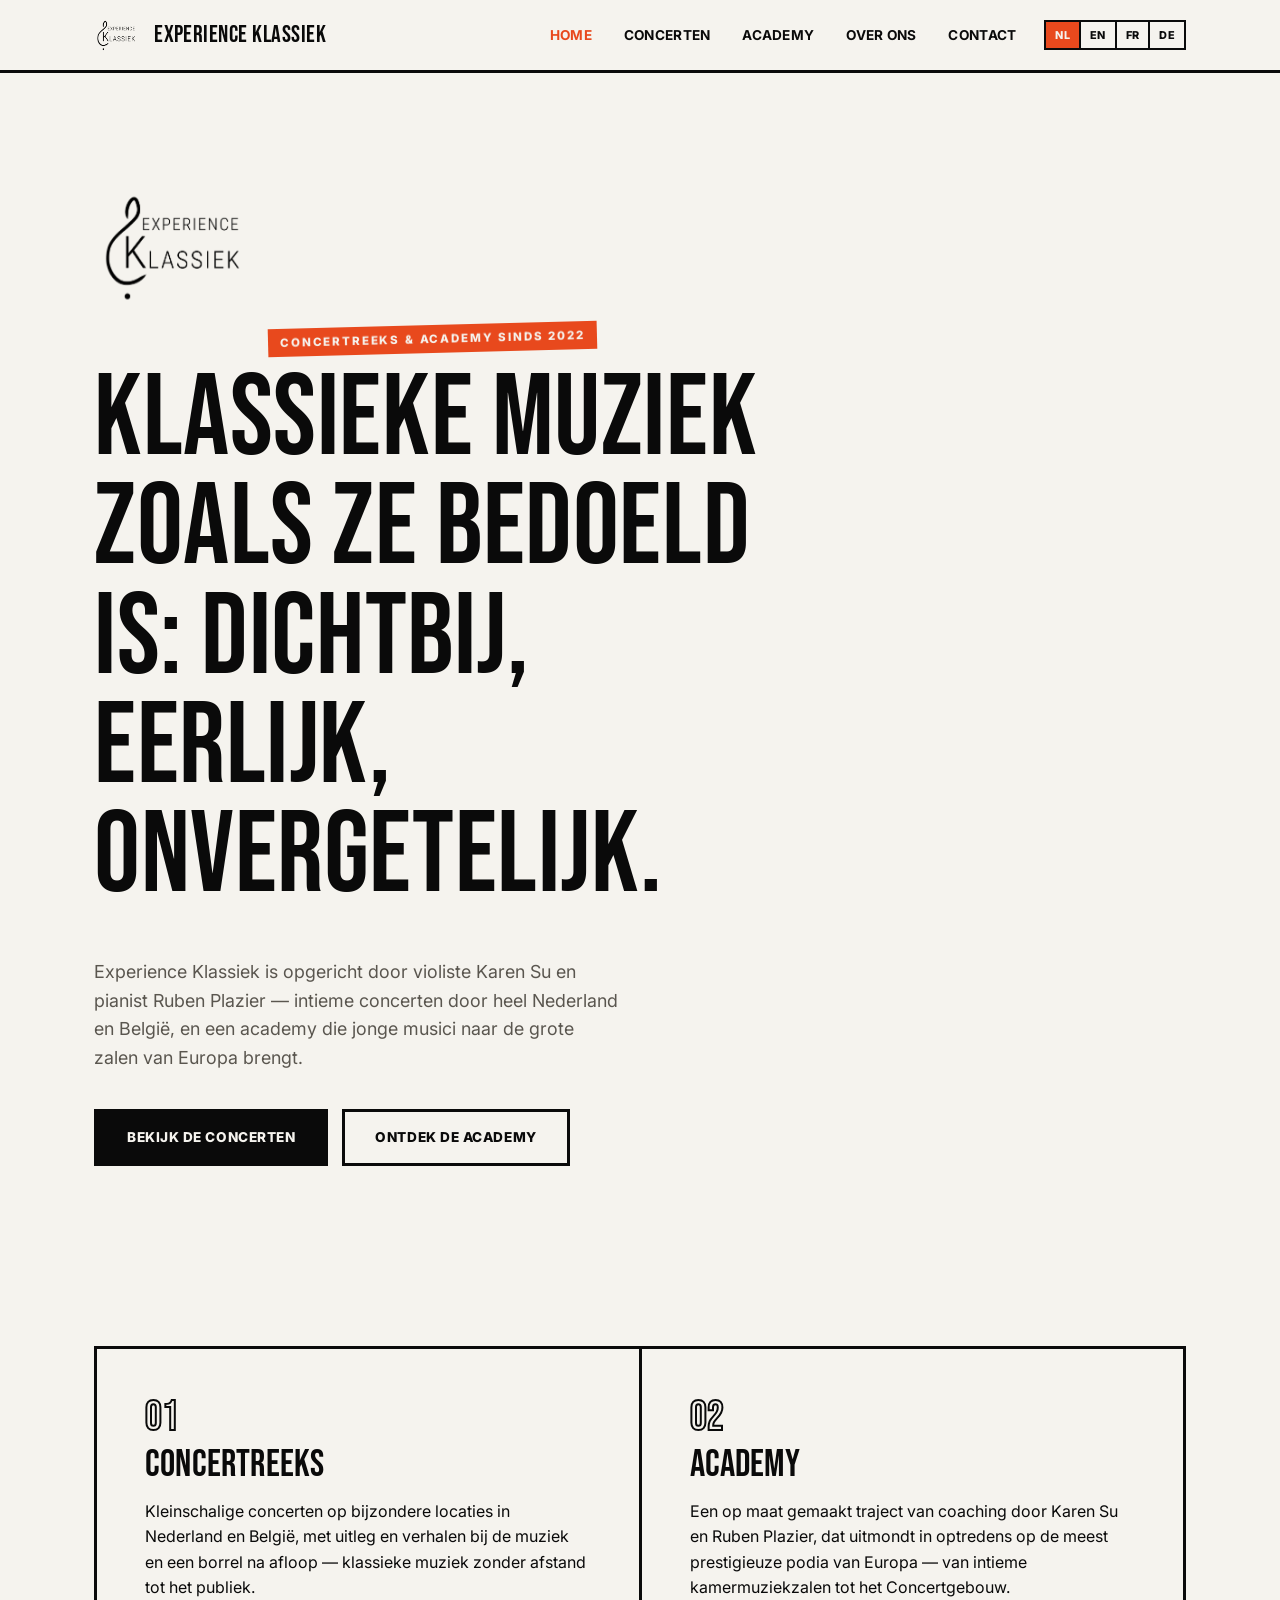
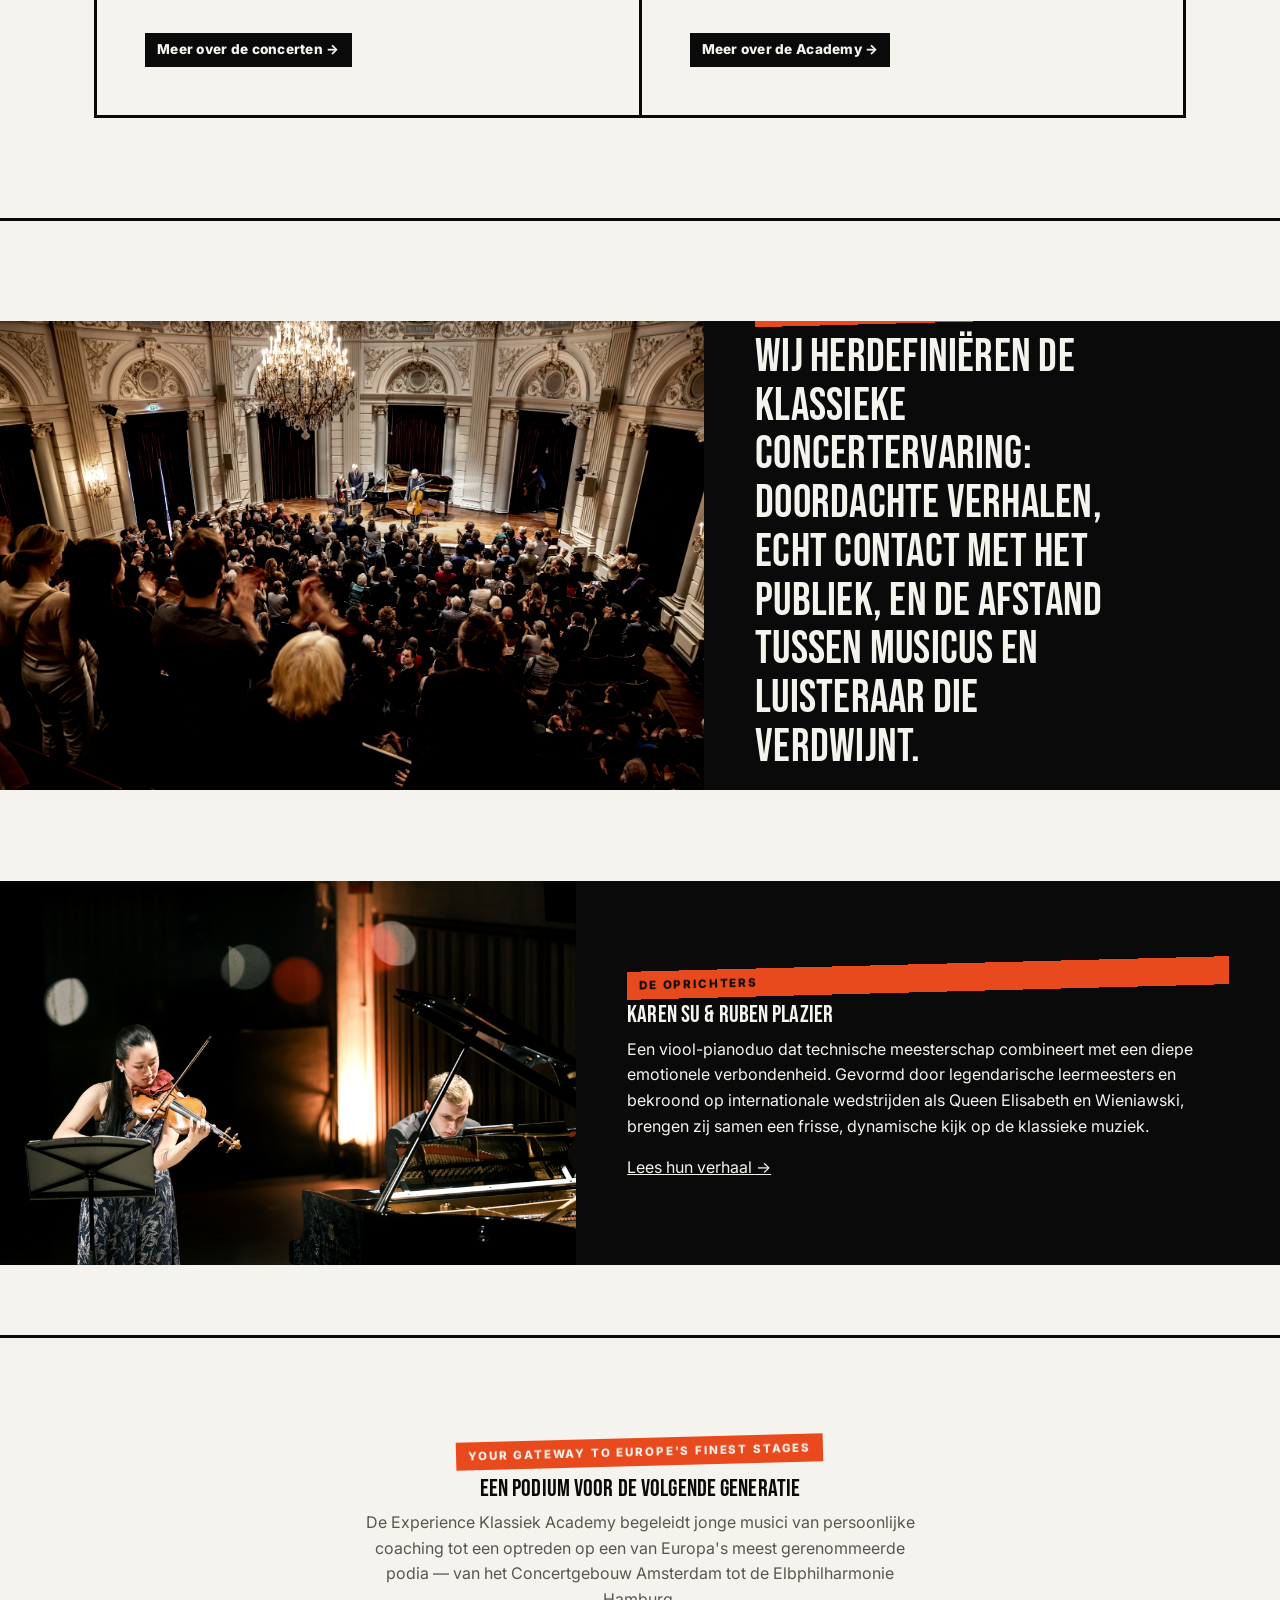
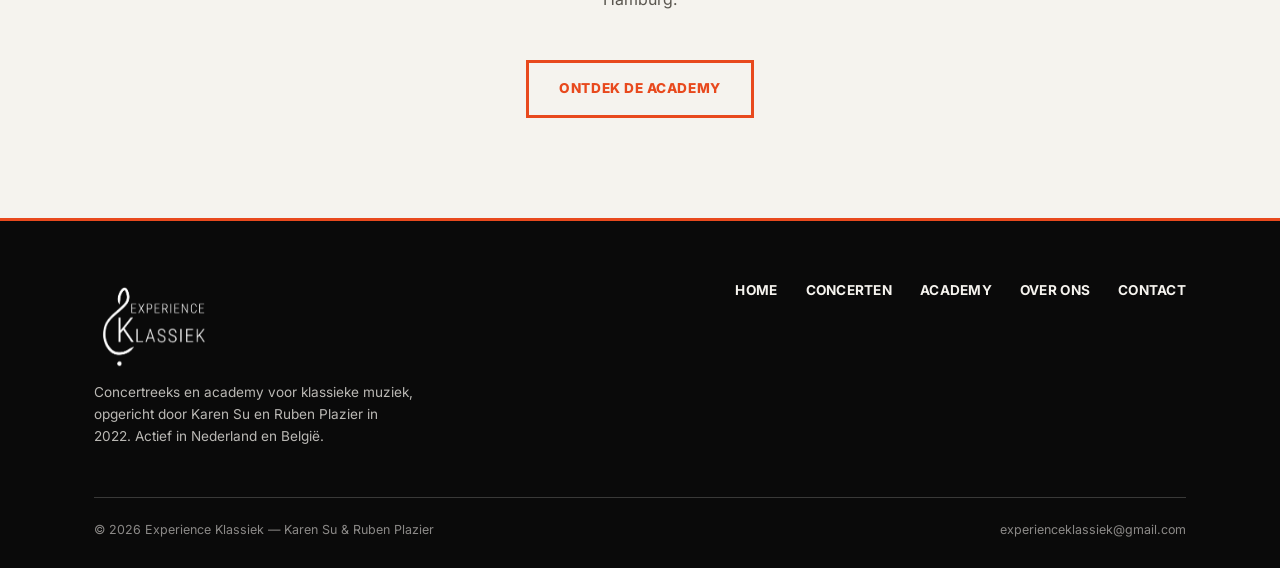
==== index.html @ 6bea7bcf "Design variant 3: bold editorial poster High-contrast black/paper with a vivid orange-red accent, Be" ====
<!doctype html>
<html lang="nl">
<head>
<meta charset="UTF-8">
<meta name="viewport" content="width=device-width, initial-scale=1.0">
<title data-i18n="home_title">Experience Klassiek — Concertreeks &amp; Academy</title>
<meta name="description" data-i18n="home_meta_description" data-i18n-attr="content" content="Experience Klassiek is de concertreeks en academy van violiste Karen Su en pianist Ruben Plazier: intieme concerten in Nederland en België, en een podium voor jonge musici op de grote zalen van Europa.">
<link rel="icon" href="assets/logo-badge.png">
<link rel="stylesheet" href="styles.css">
</head>
<body>

<nav class="site-nav">
  <div class="wrap">
    <a href="index.html" class="nav-logo">
      <img src="assets/logo-ink.png" alt="Experience Klassiek">
      <span>Experience Klassiek</span>
    </a>
    <div class="nav-right">
      <ul class="nav-links">
      <li><a href="index.html" aria-current="page" data-i18n="nav_home">Home</a></li>
      <li><a href="concerten.html" data-i18n="nav_concerten">Concerten</a></li>
      <li><a href="academy.html" data-i18n="nav_academy">Academy</a></li>
      <li><a href="over-ons.html" data-i18n="nav_overons">Over ons</a></li>
      <li><a href="contact.html" data-i18n="nav_contact">Contact</a></li>
      </ul>
      <div class="lang-switch" id="langSwitch">
        <button type="button" data-lang="nl">NL</button>
        <button type="button" data-lang="en">EN</button>
        <button type="button" data-lang="fr">FR</button>
        <button type="button" data-lang="de">DE</button>
      </div>
      <button class="nav-toggle" aria-label="Menu" aria-expanded="false"><span></span></button>
    </div>
  </div>
</nav>

<header class="hero">
  <div class="wrap">
    <span class="hero-logo logo-mark" style="--mask-src:url('assets/logo-ink.png')">
      <img src="assets/logo-ink.png" alt="">
    </span>
    <span class="eyebrow" data-i18n="home_eyebrow">Concertreeks &amp; academy sinds 2022</span>
    <h1 class="reveal" data-i18n="home_h1">Klassieke muziek zoals ze bedoeld is: dichtbij, eerlijk, onvergetelijk.</h1>
    <p class="lede reveal" data-i18n="home_lede">Experience Klassiek is opgericht door violiste Karen Su en pianist Ruben Plazier — intieme concerten door heel Nederland en België, en een academy die jonge musici naar de grote zalen van Europa brengt.</p>
    <div class="hero-actions reveal">
      <a href="concerten.html" class="btn btn-solid" data-i18n="home_cta_concerten">Bekijk de concerten</a>
      <a href="academy.html" class="btn" data-i18n="home_cta_academy">Ontdek de Academy</a>
    </div>
  </div>
</header>

<section>
  <div class="wrap">
    <div class="feature-grid">
      <div class="feature-card reveal">
        <span class="num">01</span>
        <h3 data-i18n="home_feature1_h3">Concertreeks</h3>
        <p data-i18n="home_feature1_p">Kleinschalige concerten op bijzondere locaties in Nederland en België, met uitleg en verhalen bij de muziek en een borrel na afloop — klassieke muziek zonder afstand tot het publiek.</p>
        <a class="more" href="concerten.html" data-i18n="home_feature1_link">Meer over de concerten →</a>
      </div>
      <div class="feature-card reveal">
        <span class="num">02</span>
        <h3 data-i18n="home_feature2_h3">Academy</h3>
        <p data-i18n="home_feature2_p">Een op maat gemaakt traject van coaching door Karen Su en Ruben Plazier, dat uitmondt in optredens op de meest prestigieuze podia van Europa — van intieme kamermuziekzalen tot het Concertgebouw.</p>
        <a class="more" href="academy.html" data-i18n="home_feature2_link">Meer over de Academy →</a>
      </div>
    </div>
  </div>
</section>

<section class="photo-band">
  <img src="assets/ek-ovation.jpg" alt="Staande ovatie tijdens een Experience Klassiek concert" loading="lazy">
  <div class="txt">
    <span class="eyebrow" data-i18n="home_quote_eyebrow">Sinds 2022</span>
    <p class="pull-quote reveal" data-i18n="home_quote">Wij herdefiniëren de klassieke concertervaring: doordachte verhalen, echt contact met het publiek, en de afstand tussen musicus en luisteraar die verdwijnt.</p>
  </div>
</section>

<section class="photo-band" style="grid-template-columns:.9fr 1.1fr">
  <div class="txt" style="order:2">
    <span class="eyebrow" data-i18n="home_founders_eyebrow">De oprichters</span>
    <h2>Karen Su &amp; Ruben Plazier</h2>
    <p data-i18n="home_founders_p">Een viool-pianoduo dat technische meesterschap combineert met een diepe emotionele verbondenheid. Gevormd door legendarische leermeesters en bekroond op internationale wedstrijden als Queen Elisabeth en Wieniawski, brengen zij samen een frisse, dynamische kijk op de klassieke muziek.</p>
    <a class="more" href="over-ons.html" data-i18n="home_founders_link">Lees hun verhaal →</a>
  </div>
  <img src="assets/duo-bokeh.jpg" alt="Karen Su en Ruben Plazier" loading="lazy" style="order:1">
</section>

<section>
  <div class="wrap">
    <div class="section-head center">
      <span class="eyebrow" data-i18n="home_academy_eyebrow">Your gateway to Europe's finest stages</span>
      <h2 data-i18n="home_academy_h2">Een podium voor de volgende generatie</h2>
      <p style="color:var(--muted);max-width:56ch;margin:0 auto" data-i18n="home_academy_p">De Experience Klassiek Academy begeleidt jonge musici van persoonlijke coaching tot een optreden op een van Europa's meest gerenommeerde podia — van het Concertgebouw Amsterdam tot de Elbphilharmonie Hamburg.</p>
    </div>
    <div style="text-align:center">
      <a href="academy.html" class="btn btn-gold" data-i18n="home_academy_cta">Ontdek de Academy</a>
    </div>
  </div>
</section>

<footer>
  <div class="wrap">
    <div class="foot-top">
      <div>
        <span class="foot-logo logo-mark" style="--mask-src:url('assets/logo-paper.png')"><img src="assets/logo-paper.png" alt="Experience Klassiek"></span>
        <p class="foot-meta" data-i18n="foot_tagline">Concertreeks en academy voor klassieke muziek, opgericht door Karen Su en Ruben Plazier in 2022. Actief in Nederland en België.</p>
      </div>
      <ul class="foot-links">
        <li><a href="index.html" data-i18n="nav_home">Home</a></li>
        <li><a href="concerten.html" data-i18n="nav_concerten">Concerten</a></li>
        <li><a href="academy.html" data-i18n="nav_academy">Academy</a></li>
        <li><a href="over-ons.html" data-i18n="nav_overons">Over ons</a></li>
        <li><a href="contact.html" data-i18n="nav_contact">Contact</a></li>
      </ul>
    </div>
    <div class="foot-bottom">
      <span data-i18n="foot_copyright">© 2026 Experience Klassiek — Karen Su &amp; Ruben Plazier</span>
      <span>experienceklassiek@gmail.com</span>
    </div>
  </div>
</footer>

<script src="translations.js"></script>
<script src="script.js"></script>
</body>
</html>
---- styles.css ----
@import url('https://fonts.googleapis.com/css2?family=Bebas+Neue&family=Inter:wght@400;500;600;700;800&display=swap');

:root{
  --ink:#0a0a0a;
  --paper:#f5f3ee;
  --paper-raised:#ffffff;
  --gold:#e8491d;
  --gold-soft:#ff7a4a;
  --muted:#5a564f;
  --line:rgba(10,10,10,0.16);
  --onphoto:#f5f3ee;
}

*{box-sizing:border-box}
html{scroll-behavior:smooth}
body{
  margin:0;
  background:var(--paper);
  color:var(--ink);
  font-family:'Inter',sans-serif;
  font-weight:400;
  line-height:1.6;
  -webkit-font-smoothing:antialiased;
}
img{max-width:100%;display:block}
a{color:inherit}
h1,h2,h3,h4{
  font-family:'Bebas Neue',sans-serif;
  font-weight:400;
  line-height:.95;
  letter-spacing:.005em;
  text-transform:uppercase;
  margin:0 0 .4em;
}
p{margin:0 0 1em}
.eyebrow{
  font-family:'Inter',sans-serif;
  font-size:.72rem;
  font-weight:800;
  letter-spacing:.16em;
  text-transform:uppercase;
  color:var(--paper);
  background:var(--gold);
  padding:5px 12px;
  display:inline-block;
  margin-bottom:1em;
  transform:rotate(-1.5deg);
}
.wrap{max-width:1220px;margin:0 auto;padding:0 clamp(20px,5vw,64px)}
.rule{height:3px;background:var(--ink);border:0;margin:0}

/* ===== Nav ===== */
.site-nav{position:sticky;top:0;z-index:100;background:var(--paper);border-bottom:3px solid var(--ink)}
.site-nav .wrap{display:flex;align-items:center;justify-content:space-between;padding-top:16px;padding-bottom:16px}
.nav-logo{display:flex;align-items:center;gap:12px;text-decoration:none}
.nav-logo img{height:36px;width:auto;transition:transform .5s cubic-bezier(.34,1.56,.64,1)}
.nav-logo:hover img{transform:rotate(-8deg) scale(1.1)}
.nav-logo span{font-family:'Bebas Neue',sans-serif;font-weight:400;font-size:1.5rem;letter-spacing:.02em}
.nav-right{display:flex;align-items:center;gap:clamp(14px,2.5vw,28px)}
.nav-links{display:flex;gap:clamp(16px,2.5vw,32px);list-style:none;margin:0;padding:0}
.nav-links a{
  text-decoration:none;
  font-size:.85rem;
  font-weight:700;
  letter-spacing:.02em;
  text-transform:uppercase;
  color:var(--ink);
  position:relative;
}
.nav-links a[aria-current="page"]{color:var(--gold)}
.nav-links a:hover{color:var(--gold)}
.nav-toggle{
  display:none;background:var(--ink);border:0;width:42px;height:42px;
  cursor:pointer;align-items:center;justify-content:center;
}
.nav-toggle span,.nav-toggle span::before,.nav-toggle span::after{
  content:'';display:block;width:18px;height:2px;background:var(--paper);position:relative;
}
.nav-toggle span::before{position:absolute;top:-6px}
.nav-toggle span::after{position:absolute;top:6px}

.lang-switch{display:flex;border:2px solid var(--ink)}
.lang-switch button{
  background:none;border:0;padding:6px 9px;
  font-family:'Inter',sans-serif;font-size:.68rem;font-weight:800;
  letter-spacing:.03em;color:var(--ink);cursor:pointer;
  border-right:2px solid var(--ink);
}
.lang-switch button:last-child{border-right:0}
.lang-switch button.active{background:var(--gold);color:var(--paper)}

@media (max-width:820px){
  .nav-links{
    position:fixed;inset:69px 0 0 0;flex-direction:column;background:var(--paper);
    padding:36px clamp(20px,5vw,64px);gap:24px;
    transform:translateY(-8px);opacity:0;pointer-events:none;transition:.25s ease;
  }
  .nav-links.open{opacity:1;pointer-events:auto;transform:translateY(0)}
  .nav-links a{font-size:2.2rem;font-family:'Bebas Neue',sans-serif}
  .nav-toggle{display:flex}
  .lang-switch button{padding:4px 6px;font-size:.6rem}
}

/* ===== Hero ===== */
.hero{padding:clamp(56px,9vw,110px) 0 clamp(46px,7vw,80px)}
.hero-logo{width:min(170px,44vw);margin:0 0 32px}
.hero h1{font-size:clamp(3rem,9vw,7.2rem);max-width:15ch}
.hero .lede{max-width:48ch;margin:24px 0 0;font-size:1.12rem;color:var(--muted)}
.hero-actions{display:flex;gap:14px;margin-top:36px;flex-wrap:wrap}

/* ===== Buttons ===== */
.btn{
  display:inline-flex;align-items:center;gap:10px;padding:15px 30px;
  border:3px solid var(--ink);text-decoration:none;
  font-size:.85rem;letter-spacing:.04em;text-transform:uppercase;font-weight:800;
  color:var(--ink);background:transparent;cursor:pointer;transition:.15s ease;
  font-family:'Inter',sans-serif;
}
.btn:hover{background:var(--ink);color:var(--paper)}
.btn-solid{background:var(--ink);color:var(--paper)}
.btn-solid:hover{background:var(--gold);border-color:var(--gold);color:var(--paper)}
.btn-gold{border-color:var(--gold);color:var(--gold)}
.btn-gold:hover{background:var(--gold);color:var(--paper)}

/* ===== Sections ===== */
section{padding:clamp(50px,8vw,100px) 0}
.section-head{max-width:60ch;margin-bottom:48px}
.section-head.center{margin-left:auto;margin-right:auto;text-align:center}

/* ===== Feature grid ===== */
.feature-grid{display:grid;grid-template-columns:repeat(2,1fr);gap:3px;background:var(--ink);border:3px solid var(--ink)}
.feature-card{background:var(--paper);padding:clamp(28px,4vw,48px);position:relative}
.feature-card .num{font-family:'Bebas Neue',sans-serif;font-size:2.6rem;line-height:1;-webkit-text-stroke:2px var(--ink);color:transparent}
.feature-card h3{font-size:2.4rem;margin-top:.2em}
.feature-card a.more{
  display:inline-block;margin-top:16px;font-size:.85rem;font-weight:800;letter-spacing:.02em;
  text-decoration:none;color:var(--paper);background:var(--ink);padding:6px 12px;
}
.feature-card a.more:hover{background:var(--gold)}
@media (max-width:720px){.feature-grid{grid-template-columns:1fr}}

/* ===== Photo bands ===== */
.photo-band{display:grid;grid-template-columns:1.1fr .9fr;gap:0;height:min(64vh,560px);border-top:3px solid var(--ink);border-bottom:3px solid var(--ink)}
.photo-band img{width:100%;height:100%;object-fit:cover;filter:grayscale(.15) contrast(1.05)}
.photo-band .txt{padding:clamp(28px,4vw,56px);display:flex;flex-direction:column;justify-content:center;background:var(--ink);color:var(--paper);overflow:auto}
.photo-band .txt .eyebrow{background:var(--gold);color:var(--ink)}
@media (max-width:820px){.photo-band{grid-template-columns:1fr;height:auto}.photo-band img{height:320px}}

/* ===== Quote ===== */
.pull-quote{
  font-family:'Bebas Neue',sans-serif;
  font-weight:400;
  font-size:clamp(1.9rem,4vw,2.9rem);
  max-width:20ch;
  line-height:1.05;
  text-transform:uppercase;
  letter-spacing:.005em;
}

/* ===== Gallery ===== */
.impressions{columns:3 220px;column-gap:3px}
.impressions img{width:100%;margin-bottom:3px;break-inside:avoid;filter:grayscale(.15) contrast(1.05)}
@media (max-width:640px){.impressions{columns:2 160px}}

/* ===== Forms ===== */
.form-grid{display:grid;grid-template-columns:1fr 1fr;gap:20px}
.form-grid .full{grid-column:1/-1}
label{display:block;font-size:.78rem;font-weight:800;letter-spacing:.04em;text-transform:uppercase;color:var(--ink);margin-bottom:8px}
input,select,textarea{
  width:100%;border:2px solid var(--ink);background:var(--paper-raised);padding:13px 14px;
  font-family:'Inter',sans-serif;font-size:.95rem;color:var(--ink);border-radius:0;
}
input:focus,select:focus,textarea:focus{outline:none;border-color:var(--gold)}
textarea{resize:vertical;min-height:120px}
@media (max-width:640px){.form-grid{grid-template-columns:1fr}}

/* ===== Bio blocks ===== */
.bio-block{display:grid;grid-template-columns:.85fr 1.15fr;gap:clamp(24px,4vw,56px);align-items:start}
.bio-block img{width:100%;height:auto;filter:grayscale(.15) contrast(1.05)}
.bio-block + .bio-block{margin-top:clamp(48px,7vw,80px)}
@media (max-width:820px){.bio-block{grid-template-columns:1fr}}

/* ===== Contact ===== */
.contact-grid{display:grid;grid-template-columns:1fr 1fr;gap:3px;background:var(--ink);border:3px solid var(--ink)}
.contact-card{background:var(--paper);padding:clamp(24px,4vw,40px)}
.contact-card .eyebrow{margin-bottom:.6em}
.contact-card p{margin:0 0 .3em;color:var(--muted)}
@media (max-width:700px){.contact-grid{grid-template-columns:1fr}}

/* ===== Footer ===== */
footer{background:var(--ink);color:var(--paper);padding:56px 0 28px;border-top:3px solid var(--gold)}
footer .foot-top{display:flex;justify-content:space-between;gap:32px;flex-wrap:wrap;padding-bottom:36px;border-bottom:1px solid rgba(245,243,238,.2)}
footer .foot-logo{width:130px;display:inline-block}
footer a{text-decoration:none;color:var(--paper)}
footer .foot-links{display:flex;gap:28px;flex-wrap:wrap;list-style:none;margin:0;padding:0}
footer .foot-links a{font-size:.85rem;font-weight:700;text-transform:uppercase;letter-spacing:.02em}
footer .foot-links a:hover{color:var(--gold-soft)}
footer .foot-bottom{display:flex;justify-content:space-between;flex-wrap:wrap;gap:12px;padding-top:22px;font-size:.78rem;color:rgba(245,243,238,.55)}
footer .foot-meta{font-size:.85rem;color:rgba(245,243,238,.75);max-width:36ch;line-height:1.6}

.form-note{font-size:.85rem;color:var(--muted);margin-top:14px}

/* ===== Page hero ===== */
.page-hero{padding:clamp(56px,9vw,100px) 0 clamp(28px,4vw,44px)}
.page-hero h1{font-size:clamp(2.8rem,7vw,5.2rem);max-width:18ch}
.page-hero .lede{max-width:58ch;color:var(--muted);font-size:1.05rem;margin-top:16px}

/* ===== Reveal ===== */
.reveal{opacity:0;transform:translateY(18px);transition:opacity .6s ease,transform .6s ease}
.reveal.in{opacity:1;transform:none}

/* ===== Animated logo mark: spring bounce + slow spin ===== */
.logo-mark{
  position:relative;
  display:inline-block;
  animation:logoSpring 1s cubic-bezier(.34,1.56,.64,1) both,
            logoSpin 10s linear 1.2s infinite;
  transform-origin:50% 55%;
}
.logo-mark img{display:block;width:100%}
@keyframes logoSpring{
  from{opacity:0;transform:scale(.4) rotate(-25deg)}
  to{opacity:1;transform:scale(1) rotate(0deg)}
}
@keyframes logoSpin{
  0%,92%{transform:rotate(0deg)}
  100%{transform:rotate(360deg)}
}
@media (prefers-reduced-motion:reduce){
  .logo-mark{animation:none}
}
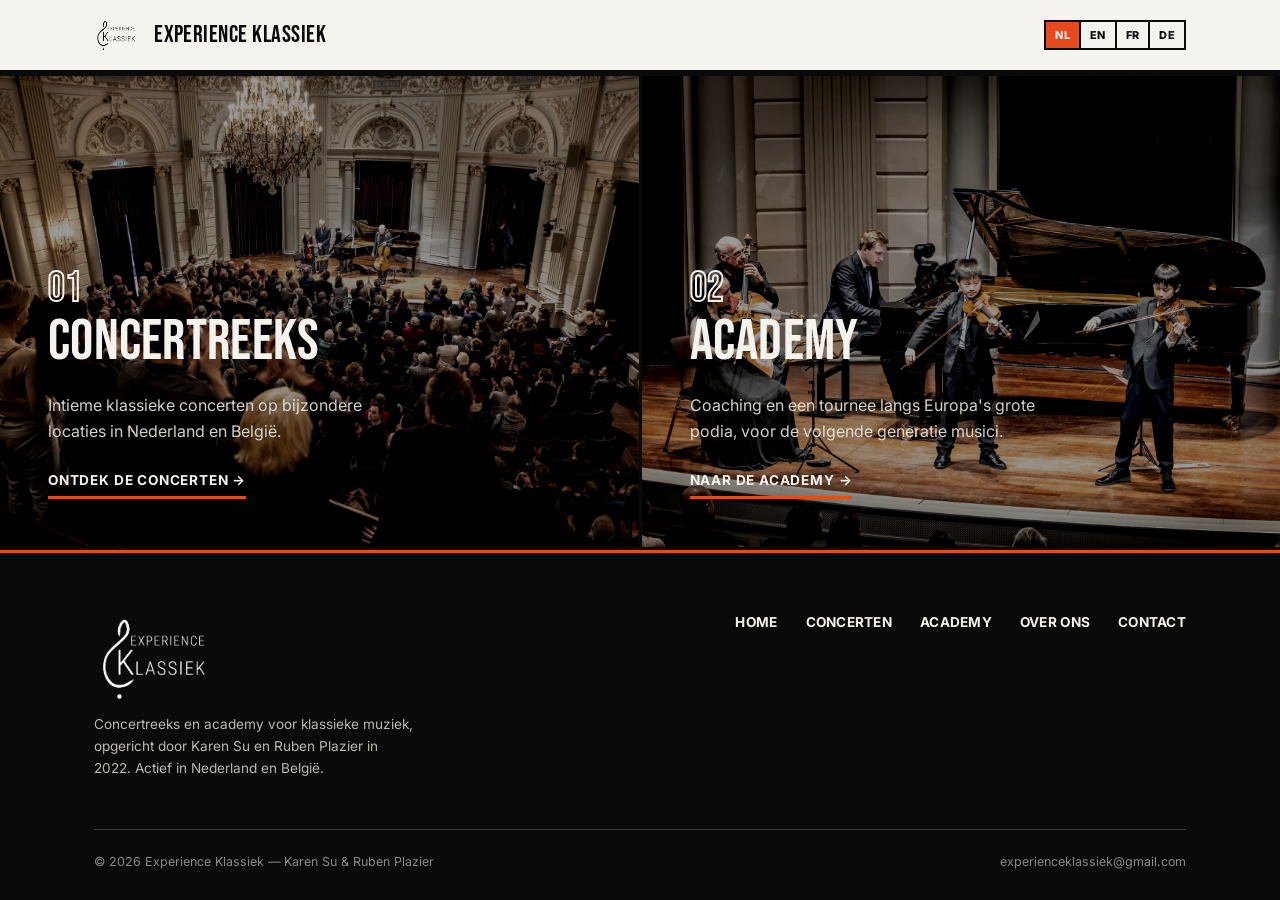
==== commit e95790c1: "Simplify splash chooser: drop the hero text, fill the screen with the two choice tiles The old heade" ====
--- a/index.html
+++ b/index.html
@@ -3,12 +3,12 @@
 <head>
 <meta charset="UTF-8">
 <meta name="viewport" content="width=device-width, initial-scale=1.0">
-<title data-i18n="home_title">Experience Klassiek — Concertreeks &amp; Academy</title>
-<meta name="description" data-i18n="home_meta_description" data-i18n-attr="content" content="Experience Klassiek is de concertreeks en academy van violiste Karen Su en pianist Ruben Plazier: intieme concerten in Nederland en België, en een podium voor jonge musici op de grote zalen van Europa.">
+<title data-i18n="splash_title">Experience Klassiek — Concertreeks & Academy</title>
+<meta name="description" data-i18n="splash_meta_description" data-i18n-attr="content" content="Experience Klassiek is de concertreeks én de Academy van Karen Su en Ruben Plazier. Kies je pad.">
 <link rel="icon" href="assets/logo-badge.png">
 <link rel="stylesheet" href="styles.css">
 </head>
-<body>
+<body class="chooser-page">
 
 <nav class="site-nav">
   <div class="wrap">
@@ -17,88 +17,36 @@
       <span>Experience Klassiek</span>
     </a>
     <div class="nav-right">
-      <ul class="nav-links">
-      <li><a href="index.html" aria-current="page" data-i18n="nav_home">Home</a></li>
-      <li><a href="concerten.html" data-i18n="nav_concerten">Concerten</a></li>
-      <li><a href="academy.html" data-i18n="nav_academy">Academy</a></li>
-      <li><a href="over-ons.html" data-i18n="nav_overons">Over ons</a></li>
-      <li><a href="contact.html" data-i18n="nav_contact">Contact</a></li>
-      </ul>
       <div class="lang-switch" id="langSwitch">
         <button type="button" data-lang="nl">NL</button>
         <button type="button" data-lang="en">EN</button>
         <button type="button" data-lang="fr">FR</button>
         <button type="button" data-lang="de">DE</button>
       </div>
-      <button class="nav-toggle" aria-label="Menu" aria-expanded="false"><span></span></button>
     </div>
   </div>
 </nav>
 
-<header class="hero">
-  <div class="wrap">
-    <span class="hero-logo logo-mark" style="--mask-src:url('assets/logo-ink.png')">
-      <img src="assets/logo-ink.png" alt="">
-    </span>
-    <span class="eyebrow" data-i18n="home_eyebrow">Concertreeks &amp; academy sinds 2022</span>
-    <h1 class="reveal" data-i18n="home_h1">Klassieke muziek zoals ze bedoeld is: dichtbij, eerlijk, onvergetelijk.</h1>
-    <p class="lede reveal" data-i18n="home_lede">Experience Klassiek is opgericht door violiste Karen Su en pianist Ruben Plazier — intieme concerten door heel Nederland en België, en een academy die jonge musici naar de grote zalen van Europa brengt.</p>
-    <div class="hero-actions reveal">
-      <a href="concerten.html" class="btn btn-solid" data-i18n="home_cta_concerten">Bekijk de concerten</a>
-      <a href="academy.html" class="btn" data-i18n="home_cta_academy">Ontdek de Academy</a>
+<div class="chooser-grid chooser-grid-full">
+  <a class="chooser-card" href="concerten-home.html">
+    <img src="assets/ek-ovation.jpg" alt="" loading="lazy">
+    <div class="chooser-body">
+      <span class="num">01</span>
+      <h2 data-i18n="splash_concerten_h2">Concertreeks</h2>
+      <p data-i18n="splash_concerten_p">Intieme klassieke concerten op bijzondere locaties in Nederland en België.</p>
+      <span class="chooser-cta" data-i18n="splash_concerten_cta">Ontdek de concerten →</span>
     </div>
-  </div>
-</header>
-
-<section>
-  <div class="wrap">
-    <div class="feature-grid">
-      <div class="feature-card reveal">
-        <span class="num">01</span>
-        <h3 data-i18n="home_feature1_h3">Concertreeks</h3>
-        <p data-i18n="home_feature1_p">Kleinschalige concerten op bijzondere locaties in Nederland en België, met uitleg en verhalen bij de muziek en een borrel na afloop — klassieke muziek zonder afstand tot het publiek.</p>
-        <a class="more" href="concerten.html" data-i18n="home_feature1_link">Meer over de concerten →</a>
-      </div>
-      <div class="feature-card reveal">
-        <span class="num">02</span>
-        <h3 data-i18n="home_feature2_h3">Academy</h3>
-        <p data-i18n="home_feature2_p">Een op maat gemaakt traject van coaching door Karen Su en Ruben Plazier, dat uitmondt in optredens op de meest prestigieuze podia van Europa — van intieme kamermuziekzalen tot het Concertgebouw.</p>
-        <a class="more" href="academy.html" data-i18n="home_feature2_link">Meer over de Academy →</a>
-      </div>
+  </a>
+  <a class="chooser-card" href="https://academy.experienceklassiek.nl" target="_blank" rel="noopener">
+    <img src="assets/academy-quartet.jpg" alt="" loading="lazy">
+    <div class="chooser-body">
+      <span class="num">02</span>
+      <h2 data-i18n="splash_academy_h2">Academy</h2>
+      <p data-i18n="splash_academy_p">Coaching en een tournee langs Europa's grote podia, voor de volgende generatie musici.</p>
+      <span class="chooser-cta" data-i18n="splash_academy_cta">Naar de Academy →</span>
     </div>
-  </div>
-</section>
-
-<section class="photo-band">
-  <img src="assets/ek-ovation.jpg" alt="Staande ovatie tijdens een Experience Klassiek concert" loading="lazy">
-  <div class="txt">
-    <span class="eyebrow" data-i18n="home_quote_eyebrow">Sinds 2022</span>
-    <p class="pull-quote reveal" data-i18n="home_quote">Wij herdefiniëren de klassieke concertervaring: doordachte verhalen, echt contact met het publiek, en de afstand tussen musicus en luisteraar die verdwijnt.</p>
-  </div>
-</section>
-
-<section class="photo-band" style="grid-template-columns:.9fr 1.1fr">
-  <div class="txt" style="order:2">
-    <span class="eyebrow" data-i18n="home_founders_eyebrow">De oprichters</span>
-    <h2>Karen Su &amp; Ruben Plazier</h2>
-    <p data-i18n="home_founders_p">Een viool-pianoduo dat technische meesterschap combineert met een diepe emotionele verbondenheid. Gevormd door legendarische leermeesters en bekroond op internationale wedstrijden als Queen Elisabeth en Wieniawski, brengen zij samen een frisse, dynamische kijk op de klassieke muziek.</p>
-    <a class="more" href="over-ons.html" data-i18n="home_founders_link">Lees hun verhaal →</a>
-  </div>
-  <img src="assets/duo-bokeh.jpg" alt="Karen Su en Ruben Plazier" loading="lazy" style="order:1">
-</section>
-
-<section>
-  <div class="wrap">
-    <div class="section-head center">
-      <span class="eyebrow" data-i18n="home_academy_eyebrow">Your gateway to Europe's finest stages</span>
-      <h2 data-i18n="home_academy_h2">Een podium voor de volgende generatie</h2>
-      <p style="color:var(--muted);max-width:56ch;margin:0 auto" data-i18n="home_academy_p">De Experience Klassiek Academy begeleidt jonge musici van persoonlijke coaching tot een optreden op een van Europa's meest gerenommeerde podia — van het Concertgebouw Amsterdam tot de Elbphilharmonie Hamburg.</p>
-    </div>
-    <div style="text-align:center">
-      <a href="academy.html" class="btn btn-gold" data-i18n="home_academy_cta">Ontdek de Academy</a>
-    </div>
-  </div>
-</section>
+  </a>
+</div>
 
 <footer>
   <div class="wrap">
@@ -108,7 +56,7 @@
         <p class="foot-meta" data-i18n="foot_tagline">Concertreeks en academy voor klassieke muziek, opgericht door Karen Su en Ruben Plazier in 2022. Actief in Nederland en België.</p>
       </div>
       <ul class="foot-links">
-        <li><a href="index.html" data-i18n="nav_home">Home</a></li>
+        <li><a href="concerten-home.html" data-i18n="nav_home">Home</a></li>
         <li><a href="concerten.html" data-i18n="nav_concerten">Concerten</a></li>
         <li><a href="academy.html" data-i18n="nav_academy">Academy</a></li>
         <li><a href="over-ons.html" data-i18n="nav_overons">Over ons</a></li>
--- a/styles.css
+++ b/styles.css
@@ -108,6 +108,47 @@
 .hero .lede{max-width:48ch;margin:24px 0 0;font-size:1.12rem;color:var(--muted)}
 .hero-actions{display:flex;gap:14px;margin-top:36px;flex-wrap:wrap}
 
+/* ===== Chooser (splash) ===== */
+body.chooser-page{display:flex;flex-direction:column;min-height:100vh}
+body.chooser-page footer{flex-shrink:0}
+.chooser-grid{
+  display:grid;grid-template-columns:1fr 1fr;gap:3px;
+  background:var(--ink);border-top:3px solid var(--ink);border-bottom:3px solid var(--ink);
+}
+.chooser-grid-full{flex:1 1 auto}
+.chooser-card{
+  position:relative;display:flex;align-items:flex-end;
+  min-height:min(62vh,560px);text-decoration:none;color:var(--paper);
+  overflow:hidden;isolation:isolate;
+}
+.chooser-grid-full .chooser-card{min-height:100%;height:100%}
+.chooser-card img{
+  position:absolute;inset:0;width:100%;height:100%;object-fit:cover;
+  filter:grayscale(.25) contrast(1.05) brightness(.6);
+  transition:transform .6s cubic-bezier(.16,1,.3,1), filter .4s ease;
+  z-index:-1;
+}
+.chooser-card:hover img{transform:scale(1.06);filter:grayscale(0) contrast(1.05) brightness(.5)}
+.chooser-card .chooser-body{padding:clamp(28px,4vw,48px);width:100%}
+.chooser-card .num{
+  font-family:'Bebas Neue',sans-serif;font-size:2.6rem;line-height:1;
+  -webkit-text-stroke:2px var(--paper);color:transparent;
+}
+.chooser-card h2{font-size:clamp(2.4rem,5vw,3.6rem);color:var(--paper);margin-top:.1em}
+.chooser-card p{color:rgba(245,243,238,.85);max-width:36ch}
+.chooser-cta{
+  display:inline-flex;align-items:center;gap:8px;margin-top:10px;
+  font-size:.85rem;font-weight:700;letter-spacing:.06em;text-transform:uppercase;
+  color:var(--paper);border-bottom:3px solid var(--gold);padding-bottom:4px;
+}
+@media (max-width:820px){
+  .chooser-grid{grid-template-columns:1fr}
+  .chooser-card{min-height:52vh}
+  body.chooser-page{display:block;min-height:0}
+  .chooser-grid-full{flex:none}
+  .chooser-grid-full .chooser-card{height:auto;min-height:52vh}
+}
+
 /* ===== Buttons ===== */
 .btn{
   display:inline-flex;align-items:center;gap:10px;padding:15px 30px;
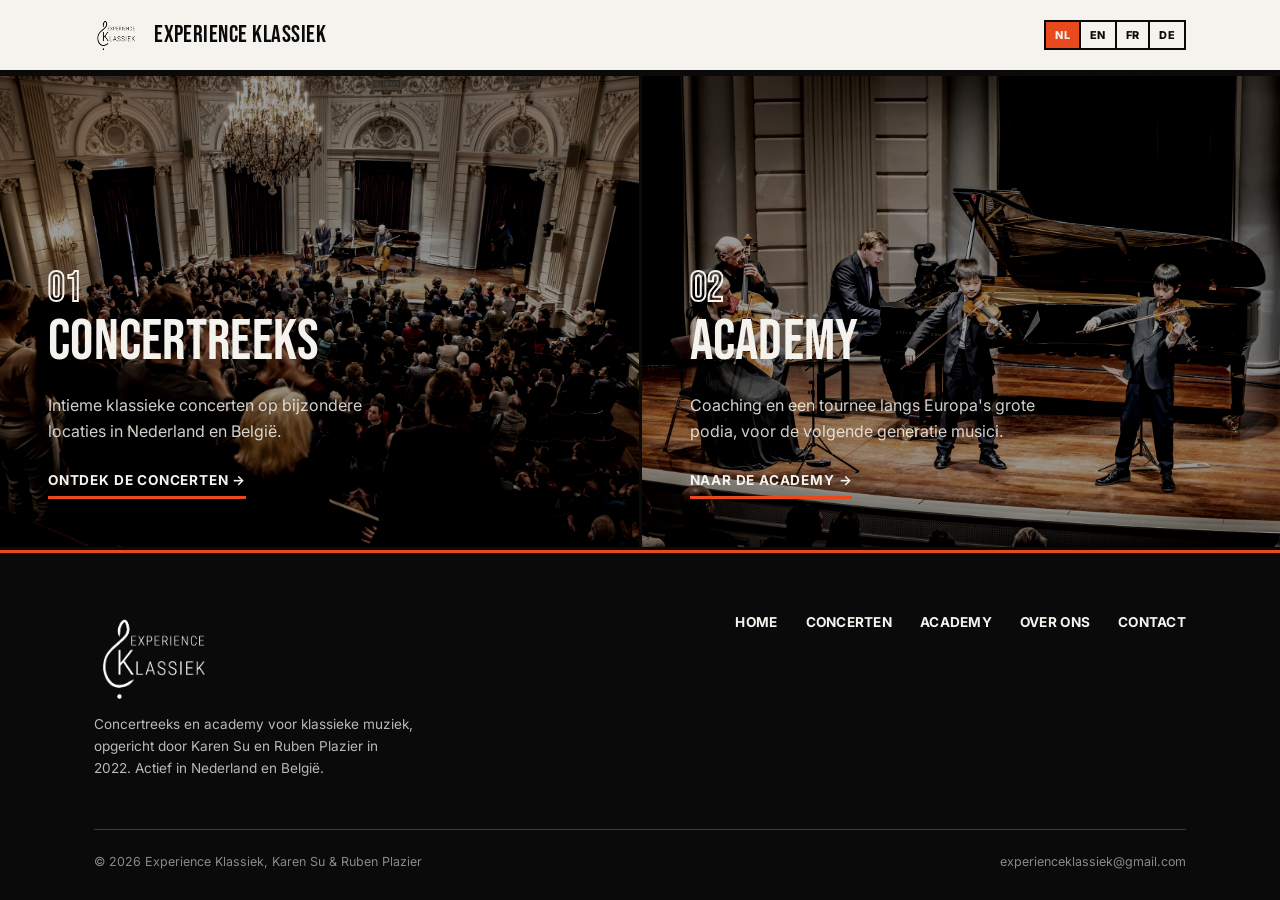
==== commit 758239f0: "Remove em dashes from all copy across NL/EN/FR/DE Rewrote every sentence using an em dash as prose p" ====
--- a/index.html
+++ b/index.html
@@ -3,7 +3,7 @@
 <head>
 <meta charset="UTF-8">
 <meta name="viewport" content="width=device-width, initial-scale=1.0">
-<title data-i18n="splash_title">Experience Klassiek — Concertreeks & Academy</title>
+<title data-i18n="splash_title">Experience Klassiek | Concertreeks & Academy</title>
 <meta name="description" data-i18n="splash_meta_description" data-i18n-attr="content" content="Experience Klassiek is de concertreeks én de Academy van Karen Su en Ruben Plazier. Kies je pad.">
 <link rel="icon" href="assets/logo-badge.png">
 <link rel="stylesheet" href="styles.css">
@@ -37,7 +37,7 @@
       <span class="chooser-cta" data-i18n="splash_concerten_cta">Ontdek de concerten →</span>
     </div>
   </a>
-  <a class="chooser-card" href="https://academy.experienceklassiek.nl" target="_blank" rel="noopener">
+  <a class="chooser-card" href="academy.html">
     <img src="assets/academy-quartet.jpg" alt="" loading="lazy">
     <div class="chooser-body">
       <span class="num">02</span>
@@ -64,7 +64,7 @@
       </ul>
     </div>
     <div class="foot-bottom">
-      <span data-i18n="foot_copyright">© 2026 Experience Klassiek — Karen Su &amp; Ruben Plazier</span>
+      <span data-i18n="foot_copyright">© 2026 Experience Klassiek, Karen Su &amp; Ruben Plazier</span>
       <span>experienceklassiek@gmail.com</span>
     </div>
   </div>
